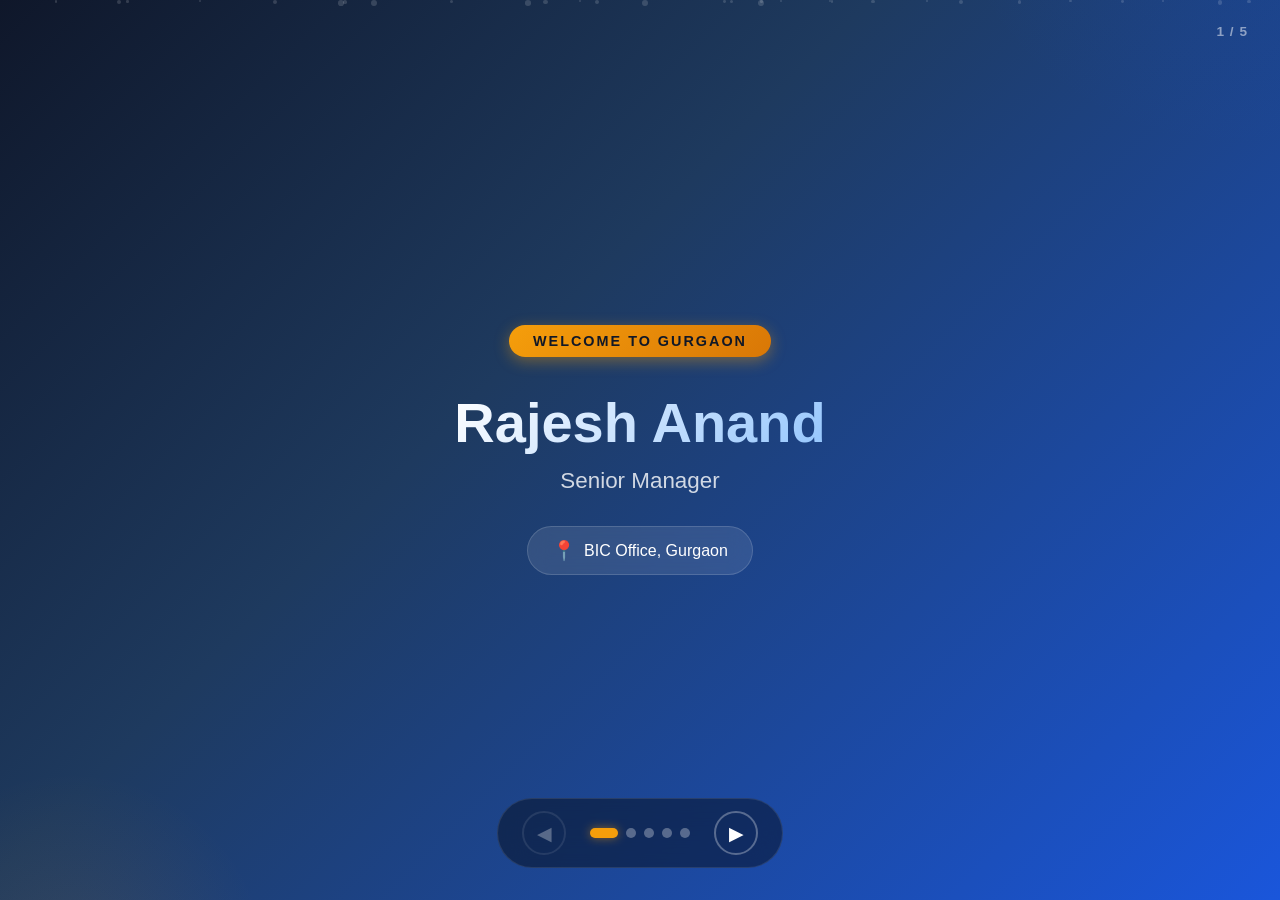
==== welcome-rajesh-anand.html @ 232c1df2 "feat: Add welcome slider for Rajesh Anand visiting BIC Gurgaon Single-page slider with 5 slides: - W" ====
<!DOCTYPE html>
<html lang="en">
<head>
    <meta charset="UTF-8">
    <meta name="viewport" content="width=device-width, initial-scale=1.0">
    <title>Welcome Rajesh Anand | BIC Team - Gurgaon</title>
    <style>
        /* Reset & Base */
        *, *::before, *::after {
            box-sizing: border-box;
            margin: 0;
            padding: 0;
        }

        :root {
            --primary: #1a56db;
            --primary-dark: #1244b0;
            --primary-light: #e8effc;
            --accent: #f59e0b;
            --accent-dark: #d97706;
            --success: #059669;
            --white: #ffffff;
            --gray-50: #f9fafb;
            --gray-100: #f3f4f6;
            --gray-600: #4b5563;
            --gray-700: #374151;
            --gray-800: #1f2937;
            --gray-900: #111827;
            --font: -apple-system, BlinkMacSystemFont, 'Segoe UI', Roboto, 'Helvetica Neue', Arial, sans-serif;
            --radius: 12px;
            --shadow: 0 20px 60px rgba(0, 0, 0, 0.15);
        }

        body {
            font-family: var(--font);
            background: linear-gradient(135deg, #0f172a 0%, #1e293b 50%, #0f172a 100%);
            color: var(--white);
            min-height: 100vh;
            overflow: hidden;
            user-select: none;
        }

        /* Slider Container */
        .slider-container {
            position: relative;
            width: 100vw;
            height: 100vh;
            overflow: hidden;
        }

        /* Slides Track */
        .slides-track {
            display: flex;
            width: 500vw;
            height: 100vh;
            transition: transform 0.8s cubic-bezier(0.65, 0, 0.35, 1);
        }

        /* Individual Slide */
        .slide {
            width: 100vw;
            height: 100vh;
            display: flex;
            align-items: center;
            justify-content: center;
            position: relative;
            overflow: hidden;
        }

        /* Background Decorations */
        .slide::before {
            content: '';
            position: absolute;
            top: -50%;
            right: -20%;
            width: 600px;
            height: 600px;
            border-radius: 50%;
            background: radial-gradient(circle, rgba(26, 86, 219, 0.15) 0%, transparent 70%);
            pointer-events: none;
        }

        .slide::after {
            content: '';
            position: absolute;
            bottom: -30%;
            left: -10%;
            width: 400px;
            height: 400px;
            border-radius: 50%;
            background: radial-gradient(circle, rgba(245, 158, 11, 0.1) 0%, transparent 70%);
            pointer-events: none;
        }

        /* Slide Content */
        .slide-content {
            position: relative;
            z-index: 2;
            text-align: center;
            max-width: 850px;
            padding: 2rem;
            animation: fadeInUp 0.6s ease forwards;
        }

        @keyframes fadeInUp {
            from {
                opacity: 0;
                transform: translateY(30px);
            }
            to {
                opacity: 1;
                transform: translateY(0);
            }
        }

        /* Slide 1 - Welcome */
        .slide-1 {
            background: linear-gradient(135deg, #0f172a 0%, #1e3a5f 40%, #1a56db 100%);
        }

        .welcome-badge {
            display: inline-block;
            background: linear-gradient(135deg, var(--accent), var(--accent-dark));
            color: var(--gray-900);
            padding: 0.5rem 1.5rem;
            border-radius: 30px;
            font-size: 0.9rem;
            font-weight: 700;
            text-transform: uppercase;
            letter-spacing: 2px;
            margin-bottom: 2rem;
            box-shadow: 0 4px 15px rgba(245, 158, 11, 0.4);
        }

        .guest-name {
            font-size: 3.5rem;
            font-weight: 800;
            line-height: 1.2;
            margin-bottom: 0.75rem;
            background: linear-gradient(135deg, #ffffff 0%, #93c5fd 100%);
            -webkit-background-clip: text;
            -webkit-text-fill-color: transparent;
            background-clip: text;
        }

        .guest-title {
            font-size: 1.4rem;
            color: rgba(255, 255, 255, 0.8);
            font-weight: 400;
            margin-bottom: 2rem;
        }

        .location-info {
            display: inline-flex;
            align-items: center;
            gap: 0.5rem;
            background: rgba(255, 255, 255, 0.1);
            backdrop-filter: blur(10px);
            padding: 0.75rem 1.5rem;
            border-radius: 30px;
            font-size: 1rem;
            border: 1px solid rgba(255, 255, 255, 0.15);
        }

        .location-icon {
            font-size: 1.2rem;
        }

        /* Slide 2 - About Visit */
        .slide-2 {
            background: linear-gradient(135deg, #1e293b 0%, #0f4c75 40%, #1a56db 100%);
        }

        .section-label {
            font-size: 0.85rem;
            text-transform: uppercase;
            letter-spacing: 3px;
            color: var(--accent);
            font-weight: 700;
            margin-bottom: 1rem;
        }

        .section-title {
            font-size: 2.5rem;
            font-weight: 700;
            margin-bottom: 1.5rem;
            line-height: 1.3;
        }

        .section-text {
            font-size: 1.15rem;
            color: rgba(255, 255, 255, 0.8);
            line-height: 1.8;
            max-width: 700px;
            margin: 0 auto 2rem;
        }

        .visit-details {
            display: flex;
            gap: 1.5rem;
            justify-content: center;
            flex-wrap: wrap;
            margin-top: 2rem;
        }

        .detail-card {
            background: rgba(255, 255, 255, 0.08);
            backdrop-filter: blur(10px);
            border: 1px solid rgba(255, 255, 255, 0.12);
            border-radius: var(--radius);
            padding: 1.5rem 2rem;
            min-width: 180px;
            transition: transform 0.3s ease;
        }

        .detail-card:hover {
            transform: translateY(-5px);
        }

        .detail-icon {
            font-size: 2rem;
            margin-bottom: 0.75rem;
        }

        .detail-label {
            font-size: 0.8rem;
            text-transform: uppercase;
            letter-spacing: 1px;
            color: rgba(255, 255, 255, 0.5);
            margin-bottom: 0.25rem;
        }

        .detail-value {
            font-size: 1.1rem;
            font-weight: 600;
        }

        /* Slide 3 - BIC Team */
        .slide-3 {
            background: linear-gradient(135deg, #0f172a 0%, #1b3a4b 40%, #065f46 100%);
        }

        .team-grid {
            display: grid;
            grid-template-columns: repeat(3, 1fr);
            gap: 1.25rem;
            margin-top: 2rem;
            max-width: 700px;
            margin-left: auto;
            margin-right: auto;
        }

        .team-value {
            background: rgba(255, 255, 255, 0.08);
            backdrop-filter: blur(10px);
            border: 1px solid rgba(255, 255, 255, 0.12);
            border-radius: var(--radius);
            padding: 1.5rem 1rem;
            text-align: center;
            transition: transform 0.3s ease, background 0.3s ease;
        }

        .team-value:hover {
            transform: translateY(-3px);
            background: rgba(255, 255, 255, 0.12);
        }

        .team-value-icon {
            font-size: 2rem;
            margin-bottom: 0.5rem;
        }

        .team-value-text {
            font-size: 0.95rem;
            font-weight: 600;
        }

        /* Slide 4 - Agenda */
        .slide-4 {
            background: linear-gradient(135deg, #1e293b 0%, #312e81 40%, #4c1d95 100%);
        }

        .agenda-list {
            display: flex;
            flex-direction: column;
            gap: 1rem;
            margin-top: 2rem;
            max-width: 600px;
            margin-left: auto;
            margin-right: auto;
            text-align: left;
        }

        .agenda-item {
            display: flex;
            align-items: center;
            gap: 1rem;
            background: rgba(255, 255, 255, 0.08);
            backdrop-filter: blur(10px);
            border: 1px solid rgba(255, 255, 255, 0.12);
            border-radius: var(--radius);
            padding: 1.25rem 1.5rem;
            transition: transform 0.3s ease;
        }

        .agenda-item:hover {
            transform: translateX(8px);
        }

        .agenda-number {
            display: flex;
            align-items: center;
            justify-content: center;
            width: 40px;
            height: 40px;
            border-radius: 50%;
            background: linear-gradient(135deg, var(--accent), var(--accent-dark));
            color: var(--gray-900);
            font-weight: 800;
            font-size: 1rem;
            flex-shrink: 0;
        }

        .agenda-text {
            font-size: 1.05rem;
            font-weight: 500;
            line-height: 1.4;
        }

        /* Slide 5 - Closing */
        .slide-5 {
            background: linear-gradient(135deg, #0f172a 0%, #1e3a5f 40%, #1a56db 100%);
        }

        .closing-message {
            font-size: 3rem;
            font-weight: 800;
            line-height: 1.3;
            margin-bottom: 1.5rem;
            background: linear-gradient(135deg, #ffffff 0%, #fbbf24 50%, #f59e0b 100%);
            -webkit-background-clip: text;
            -webkit-text-fill-color: transparent;
            background-clip: text;
        }

        .closing-sub {
            font-size: 1.3rem;
            color: rgba(255, 255, 255, 0.8);
            margin-bottom: 2.5rem;
            line-height: 1.6;
        }

        .bic-signature {
            display: inline-flex;
            align-items: center;
            gap: 0.75rem;
            background: rgba(255, 255, 255, 0.1);
            backdrop-filter: blur(10px);
            padding: 1rem 2rem;
            border-radius: 30px;
            font-size: 1.1rem;
            font-weight: 600;
            border: 1px solid rgba(255, 255, 255, 0.15);
        }

        .bic-logo-text {
            font-size: 1.4rem;
            font-weight: 800;
            color: var(--accent);
        }

        /* Navigation */
        .nav-controls {
            position: fixed;
            bottom: 2rem;
            left: 50%;
            transform: translateX(-50%);
            display: flex;
            align-items: center;
            gap: 1.5rem;
            z-index: 100;
            background: rgba(0, 0, 0, 0.4);
            backdrop-filter: blur(15px);
            padding: 0.75rem 1.5rem;
            border-radius: 50px;
            border: 1px solid rgba(255, 255, 255, 0.1);
        }

        .nav-btn {
            display: flex;
            align-items: center;
            justify-content: center;
            width: 44px;
            height: 44px;
            border-radius: 50%;
            border: 2px solid rgba(255, 255, 255, 0.3);
            background: transparent;
            color: var(--white);
            font-size: 1.2rem;
            cursor: pointer;
            transition: all 0.3s ease;
        }

        .nav-btn:hover:not(:disabled) {
            background: rgba(255, 255, 255, 0.15);
            border-color: rgba(255, 255, 255, 0.6);
            transform: scale(1.1);
        }

        .nav-btn:disabled {
            opacity: 0.3;
            cursor: not-allowed;
        }

        /* Dots */
        .nav-dots {
            display: flex;
            gap: 0.5rem;
        }

        .nav-dot {
            width: 10px;
            height: 10px;
            border-radius: 50%;
            background: rgba(255, 255, 255, 0.3);
            border: none;
            cursor: pointer;
            transition: all 0.3s ease;
        }

        .nav-dot.active {
            background: var(--accent);
            width: 28px;
            border-radius: 5px;
            box-shadow: 0 0 10px rgba(245, 158, 11, 0.5);
        }

        /* Slide Counter */
        .slide-counter {
            position: fixed;
            top: 1.5rem;
            right: 2rem;
            font-size: 0.85rem;
            color: rgba(255, 255, 255, 0.5);
            z-index: 100;
            font-weight: 600;
            letter-spacing: 1px;
        }

        /* Decorative Particles */
        .particles {
            position: fixed;
            top: 0;
            left: 0;
            width: 100%;
            height: 100%;
            pointer-events: none;
            z-index: 1;
            overflow: hidden;
        }

        .particle {
            position: absolute;
            width: 4px;
            height: 4px;
            background: rgba(255, 255, 255, 0.15);
            border-radius: 50%;
            animation: float linear infinite;
        }

        @keyframes float {
            0% {
                transform: translateY(100vh) rotate(0deg);
                opacity: 0;
            }
            10% {
                opacity: 1;
            }
            90% {
                opacity: 1;
            }
            100% {
                transform: translateY(-10vh) rotate(720deg);
                opacity: 0;
            }
        }

        /* Confetti on last slide */
        .confetti-container {
            position: absolute;
            top: 0;
            left: 0;
            width: 100%;
            height: 100%;
            pointer-events: none;
            overflow: hidden;
            z-index: 1;
        }

        .confetti {
            position: absolute;
            width: 10px;
            height: 10px;
            top: -10px;
            animation: confetti-fall linear infinite;
        }

        @keyframes confetti-fall {
            0% {
                transform: translateY(-10px) rotate(0deg);
                opacity: 1;
            }
            100% {
                transform: translateY(100vh) rotate(720deg);
                opacity: 0.5;
            }
        }

        /* Responsive */
        @media (max-width: 768px) {
            .guest-name {
                font-size: 2.2rem;
            }

            .section-title {
                font-size: 1.8rem;
            }

            .closing-message {
                font-size: 2rem;
            }

            .team-grid {
                grid-template-columns: repeat(2, 1fr);
                gap: 0.75rem;
            }

            .visit-details {
                flex-direction: column;
                align-items: center;
            }

            .detail-card {
                width: 100%;
                max-width: 250px;
            }

            .slide-content {
                padding: 1rem;
            }
        }

        @media (max-width: 480px) {
            .guest-name {
                font-size: 1.8rem;
            }

            .section-title {
                font-size: 1.4rem;
            }

            .closing-message {
                font-size: 1.6rem;
            }

            .team-grid {
                grid-template-columns: 1fr 1fr;
            }
        }
    </style>
</head>
<body>
    <!-- Floating Particles -->
    <div class="particles" id="particles"></div>

    <!-- Slide Counter -->
    <div class="slide-counter">
        <span id="current-slide">1</span> / <span id="total-slides">5</span>
    </div>

    <!-- Slider -->
    <div class="slider-container">
        <div class="slides-track" id="slides-track">

            <!-- Slide 1: Welcome -->
            <div class="slide slide-1">
                <div class="slide-content">
                    <div class="welcome-badge">Welcome to Gurgaon</div>
                    <h1 class="guest-name">Rajesh Anand</h1>
                    <p class="guest-title">Senior Manager</p>
                    <div class="location-info">
                        <span class="location-icon">&#128205;</span>
                        <span>BIC Office, Gurgaon</span>
                    </div>
                </div>
            </div>

            <!-- Slide 2: About the Visit -->
            <div class="slide slide-2">
                <div class="slide-content">
                    <div class="section-label">The Purpose</div>
                    <h2 class="section-title">Connecting In Person</h2>
                    <p class="section-text">
                        We are thrilled to host Rajesh Anand at our Gurgaon office for a special
                        in-person visit to connect with the BIC team, share strategic insights,
                        and strengthen the bond between leadership and the on-ground team.
                    </p>
                    <div class="visit-details">
                        <div class="detail-card">
                            <div class="detail-icon">&#128197;</div>
                            <div class="detail-label">When</div>
                            <div class="detail-value">Visit Day</div>
                        </div>
                        <div class="detail-card">
                            <div class="detail-icon">&#127970;</div>
                            <div class="detail-label">Where</div>
                            <div class="detail-value">BIC Gurgaon Office</div>
                        </div>
                        <div class="detail-card">
                            <div class="detail-icon">&#129309;</div>
                            <div class="detail-label">Why</div>
                            <div class="detail-value">Team Connect</div>
                        </div>
                    </div>
                </div>
            </div>

            <!-- Slide 3: BIC Team -->
            <div class="slide slide-3">
                <div class="slide-content">
                    <div class="section-label">Our Strengths</div>
                    <h2 class="section-title">Meet the BIC Team</h2>
                    <p class="section-text">
                        Our Gurgaon BIC team brings together diverse expertise, unwavering dedication,
                        and a shared passion for delivering excellence every day.
                    </p>
                    <div class="team-grid">
                        <div class="team-value">
                            <div class="team-value-icon">&#128640;</div>
                            <div class="team-value-text">Innovation</div>
                        </div>
                        <div class="team-value">
                            <div class="team-value-icon">&#129504;</div>
                            <div class="team-value-text">Collaboration</div>
                        </div>
                        <div class="team-value">
                            <div class="team-value-icon">&#127919;</div>
                            <div class="team-value-text">Excellence</div>
                        </div>
                        <div class="team-value">
                            <div class="team-value-icon">&#128161;</div>
                            <div class="team-value-text">Problem Solving</div>
                        </div>
                        <div class="team-value">
                            <div class="team-value-icon">&#127891;</div>
                            <div class="team-value-text">Continuous Learning</div>
                        </div>
                        <div class="team-value">
                            <div class="team-value-icon">&#11088;</div>
                            <div class="team-value-text">Commitment</div>
                        </div>
                    </div>
                </div>
            </div>

            <!-- Slide 4: Agenda -->
            <div class="slide slide-4">
                <div class="slide-content">
                    <div class="section-label">What to Expect</div>
                    <h2 class="section-title">Visit Agenda</h2>
                    <div class="agenda-list">
                        <div class="agenda-item">
                            <div class="agenda-number">1</div>
                            <div class="agenda-text">Welcome &amp; Introduction by the BIC Team</div>
                        </div>
                        <div class="agenda-item">
                            <div class="agenda-number">2</div>
                            <div class="agenda-text">Team Meet &amp; Greet &mdash; Get to Know Each Other</div>
                        </div>
                        <div class="agenda-item">
                            <div class="agenda-number">3</div>
                            <div class="agenda-text">Strategic Vision &amp; Insights from Rajesh</div>
                        </div>
                        <div class="agenda-item">
                            <div class="agenda-number">4</div>
                            <div class="agenda-text">Open Forum &amp; Interactive Q&amp;A Session</div>
                        </div>
                        <div class="agenda-item">
                            <div class="agenda-number">5</div>
                            <div class="agenda-text">Networking &amp; Team Bonding Activities</div>
                        </div>
                    </div>
                </div>
            </div>

            <!-- Slide 5: Closing -->
            <div class="slide slide-5">
                <div class="confetti-container" id="confetti-container"></div>
                <div class="slide-content">
                    <h2 class="closing-message">We Are Excited<br>to Have You Here!</h2>
                    <p class="closing-sub">
                        The entire BIC team at Gurgaon looks forward to an inspiring
                        and memorable visit with you, Rajesh.
                    </p>
                    <div class="bic-signature">
                        <span class="bic-logo-text">BIC</span>
                        <span>Team Gurgaon</span>
                    </div>
                </div>
            </div>

        </div>
    </div>

    <!-- Navigation Controls -->
    <div class="nav-controls">
        <button class="nav-btn" id="prev-btn" disabled aria-label="Previous slide">&#9664;</button>
        <div class="nav-dots" id="nav-dots">
            <button class="nav-dot active" data-slide="0" aria-label="Go to slide 1"></button>
            <button class="nav-dot" data-slide="1" aria-label="Go to slide 2"></button>
            <button class="nav-dot" data-slide="2" aria-label="Go to slide 3"></button>
            <button class="nav-dot" data-slide="3" aria-label="Go to slide 4"></button>
            <button class="nav-dot" data-slide="4" aria-label="Go to slide 5"></button>
        </div>
        <button class="nav-btn" id="next-btn" aria-label="Next slide">&#9654;</button>
    </div>

    <script>
        (function () {
            var TOTAL_SLIDES = 5;
            var currentSlide = 0;

            var track = document.getElementById('slides-track');
            var prevBtn = document.getElementById('prev-btn');
            var nextBtn = document.getElementById('next-btn');
            var dots = document.querySelectorAll('.nav-dot');
            var counterCurrent = document.getElementById('current-slide');

            function goToSlide(index) {
                if (index < 0 || index >= TOTAL_SLIDES) return;
                currentSlide = index;
                track.style.transform = 'translateX(-' + (currentSlide * 100) + 'vw)';

                prevBtn.disabled = currentSlide === 0;
                nextBtn.disabled = currentSlide === TOTAL_SLIDES - 1;

                dots.forEach(function (dot, i) {
                    dot.classList.toggle('active', i === currentSlide);
                });

                counterCurrent.textContent = currentSlide + 1;

                if (currentSlide === TOTAL_SLIDES - 1) {
                    spawnConfetti();
                }
            }

            prevBtn.addEventListener('click', function () {
                goToSlide(currentSlide - 1);
            });

            nextBtn.addEventListener('click', function () {
                goToSlide(currentSlide + 1);
            });

            dots.forEach(function (dot) {
                dot.addEventListener('click', function () {
                    goToSlide(parseInt(dot.dataset.slide));
                });
            });

            document.addEventListener('keydown', function (e) {
                if (e.key === 'ArrowRight' || e.key === 'ArrowDown') {
                    goToSlide(currentSlide + 1);
                } else if (e.key === 'ArrowLeft' || e.key === 'ArrowUp') {
                    goToSlide(currentSlide - 1);
                }
            });

            var touchStartX = 0;
            var touchEndX = 0;

            document.addEventListener('touchstart', function (e) {
                touchStartX = e.changedTouches[0].screenX;
            }, { passive: true });

            document.addEventListener('touchend', function (e) {
                touchEndX = e.changedTouches[0].screenX;
                var diff = touchStartX - touchEndX;
                if (Math.abs(diff) > 50) {
                    if (diff > 0) goToSlide(currentSlide + 1);
                    else goToSlide(currentSlide - 1);
                }
            }, { passive: true });

            /* Floating particles */
            var particlesContainer = document.getElementById('particles');
            for (var i = 0; i < 30; i++) {
                var p = document.createElement('div');
                p.className = 'particle';
                p.style.left = Math.random() * 100 + '%';
                p.style.animationDuration = (8 + Math.random() * 12) + 's';
                p.style.animationDelay = (Math.random() * 10) + 's';
                p.style.width = (2 + Math.random() * 4) + 'px';
                p.style.height = p.style.width;
                particlesContainer.appendChild(p);
            }

            /* Confetti on last slide */
            function spawnConfetti() {
                var container = document.getElementById('confetti-container');
                container.innerHTML = '';
                var colors = ['#f59e0b', '#1a56db', '#059669', '#dc2626', '#7c3aed', '#ec4899'];
                for (var i = 0; i < 50; i++) {
                    var c = document.createElement('div');
                    c.className = 'confetti';
                    c.style.left = Math.random() * 100 + '%';
                    c.style.backgroundColor = colors[Math.floor(Math.random() * colors.length)];
                    c.style.animationDuration = (3 + Math.random() * 4) + 's';
                    c.style.animationDelay = (Math.random() * 2) + 's';
                    c.style.width = (6 + Math.random() * 8) + 'px';
                    c.style.height = (6 + Math.random() * 8) + 'px';
                    c.style.borderRadius = Math.random() > 0.5 ? '50%' : '2px';
                    container.appendChild(c);
                }
            }
        })();
    </script>
</body>
</html>
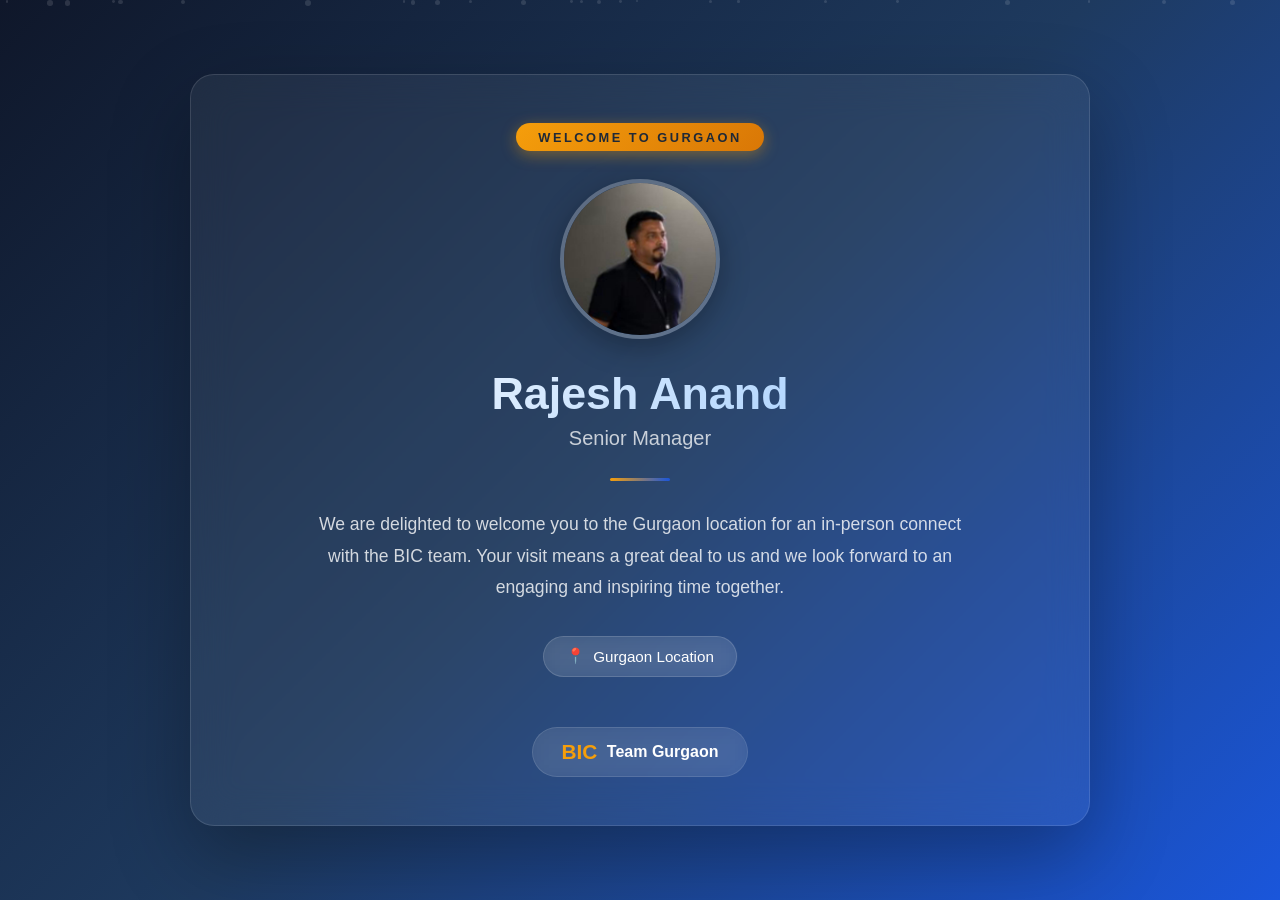
==== commit 7072dcd0: "feat: Replace slider with single-page welcome for Rajesh Anand - Single static page with Rajesh's ph" ====
--- a/welcome-rajesh-anand.html
+++ b/welcome-rajesh-anand.html
@@ -5,449 +5,25 @@
     <meta name="viewport" content="width=device-width, initial-scale=1.0">
     <title>Welcome Rajesh Anand | BIC Team - Gurgaon</title>
     <style>
-        /* Reset & Base */
         *, *::before, *::after {
             box-sizing: border-box;
             margin: 0;
             padding: 0;
         }
 
-        :root {
-            --primary: #1a56db;
-            --primary-dark: #1244b0;
-            --primary-light: #e8effc;
-            --accent: #f59e0b;
-            --accent-dark: #d97706;
-            --success: #059669;
-            --white: #ffffff;
-            --gray-50: #f9fafb;
-            --gray-100: #f3f4f6;
-            --gray-600: #4b5563;
-            --gray-700: #374151;
-            --gray-800: #1f2937;
-            --gray-900: #111827;
-            --font: -apple-system, BlinkMacSystemFont, 'Segoe UI', Roboto, 'Helvetica Neue', Arial, sans-serif;
-            --radius: 12px;
-            --shadow: 0 20px 60px rgba(0, 0, 0, 0.15);
-        }
-
         body {
-            font-family: var(--font);
-            background: linear-gradient(135deg, #0f172a 0%, #1e293b 50%, #0f172a 100%);
-            color: var(--white);
+            font-family: -apple-system, BlinkMacSystemFont, 'Segoe UI', Roboto, 'Helvetica Neue', Arial, sans-serif;
             min-height: 100vh;
-            overflow: hidden;
-            user-select: none;
-        }
-
-        /* Slider Container */
-        .slider-container {
-            position: relative;
-            width: 100vw;
-            height: 100vh;
-            overflow: hidden;
-        }
-
-        /* Slides Track */
-        .slides-track {
-            display: flex;
-            width: 500vw;
-            height: 100vh;
-            transition: transform 0.8s cubic-bezier(0.65, 0, 0.35, 1);
-        }
-
-        /* Individual Slide */
-        .slide {
-            width: 100vw;
-            height: 100vh;
             display: flex;
             align-items: center;
             justify-content: center;
+            background: linear-gradient(135deg, #0f172a 0%, #1e3a5f 50%, #1a56db 100%);
+            color: #ffffff;
+            overflow: hidden;
             position: relative;
-            overflow: hidden;
-        }
-
-        /* Background Decorations */
-        .slide::before {
-            content: '';
-            position: absolute;
-            top: -50%;
-            right: -20%;
-            width: 600px;
-            height: 600px;
-            border-radius: 50%;
-            background: radial-gradient(circle, rgba(26, 86, 219, 0.15) 0%, transparent 70%);
-            pointer-events: none;
-        }
-
-        .slide::after {
-            content: '';
-            position: absolute;
-            bottom: -30%;
-            left: -10%;
-            width: 400px;
-            height: 400px;
-            border-radius: 50%;
-            background: radial-gradient(circle, rgba(245, 158, 11, 0.1) 0%, transparent 70%);
-            pointer-events: none;
-        }
-
-        /* Slide Content */
-        .slide-content {
-            position: relative;
-            z-index: 2;
-            text-align: center;
-            max-width: 850px;
-            padding: 2rem;
-            animation: fadeInUp 0.6s ease forwards;
-        }
-
-        @keyframes fadeInUp {
-            from {
-                opacity: 0;
-                transform: translateY(30px);
-            }
-            to {
-                opacity: 1;
-                transform: translateY(0);
-            }
-        }
-
-        /* Slide 1 - Welcome */
-        .slide-1 {
-            background: linear-gradient(135deg, #0f172a 0%, #1e3a5f 40%, #1a56db 100%);
-        }
-
-        .welcome-badge {
-            display: inline-block;
-            background: linear-gradient(135deg, var(--accent), var(--accent-dark));
-            color: var(--gray-900);
-            padding: 0.5rem 1.5rem;
-            border-radius: 30px;
-            font-size: 0.9rem;
-            font-weight: 700;
-            text-transform: uppercase;
-            letter-spacing: 2px;
-            margin-bottom: 2rem;
-            box-shadow: 0 4px 15px rgba(245, 158, 11, 0.4);
-        }
-
-        .guest-name {
-            font-size: 3.5rem;
-            font-weight: 800;
-            line-height: 1.2;
-            margin-bottom: 0.75rem;
-            background: linear-gradient(135deg, #ffffff 0%, #93c5fd 100%);
-            -webkit-background-clip: text;
-            -webkit-text-fill-color: transparent;
-            background-clip: text;
-        }
-
-        .guest-title {
-            font-size: 1.4rem;
-            color: rgba(255, 255, 255, 0.8);
-            font-weight: 400;
-            margin-bottom: 2rem;
-        }
-
-        .location-info {
-            display: inline-flex;
-            align-items: center;
-            gap: 0.5rem;
-            background: rgba(255, 255, 255, 0.1);
-            backdrop-filter: blur(10px);
-            padding: 0.75rem 1.5rem;
-            border-radius: 30px;
-            font-size: 1rem;
-            border: 1px solid rgba(255, 255, 255, 0.15);
-        }
-
-        .location-icon {
-            font-size: 1.2rem;
-        }
-
-        /* Slide 2 - About Visit */
-        .slide-2 {
-            background: linear-gradient(135deg, #1e293b 0%, #0f4c75 40%, #1a56db 100%);
-        }
-
-        .section-label {
-            font-size: 0.85rem;
-            text-transform: uppercase;
-            letter-spacing: 3px;
-            color: var(--accent);
-            font-weight: 700;
-            margin-bottom: 1rem;
-        }
-
-        .section-title {
-            font-size: 2.5rem;
-            font-weight: 700;
-            margin-bottom: 1.5rem;
-            line-height: 1.3;
-        }
-
-        .section-text {
-            font-size: 1.15rem;
-            color: rgba(255, 255, 255, 0.8);
-            line-height: 1.8;
-            max-width: 700px;
-            margin: 0 auto 2rem;
-        }
-
-        .visit-details {
-            display: flex;
-            gap: 1.5rem;
-            justify-content: center;
-            flex-wrap: wrap;
-            margin-top: 2rem;
-        }
-
-        .detail-card {
-            background: rgba(255, 255, 255, 0.08);
-            backdrop-filter: blur(10px);
-            border: 1px solid rgba(255, 255, 255, 0.12);
-            border-radius: var(--radius);
-            padding: 1.5rem 2rem;
-            min-width: 180px;
-            transition: transform 0.3s ease;
-        }
-
-        .detail-card:hover {
-            transform: translateY(-5px);
-        }
-
-        .detail-icon {
-            font-size: 2rem;
-            margin-bottom: 0.75rem;
-        }
-
-        .detail-label {
-            font-size: 0.8rem;
-            text-transform: uppercase;
-            letter-spacing: 1px;
-            color: rgba(255, 255, 255, 0.5);
-            margin-bottom: 0.25rem;
-        }
-
-        .detail-value {
-            font-size: 1.1rem;
-            font-weight: 600;
-        }
-
-        /* Slide 3 - BIC Team */
-        .slide-3 {
-            background: linear-gradient(135deg, #0f172a 0%, #1b3a4b 40%, #065f46 100%);
-        }
-
-        .team-grid {
-            display: grid;
-            grid-template-columns: repeat(3, 1fr);
-            gap: 1.25rem;
-            margin-top: 2rem;
-            max-width: 700px;
-            margin-left: auto;
-            margin-right: auto;
-        }
-
-        .team-value {
-            background: rgba(255, 255, 255, 0.08);
-            backdrop-filter: blur(10px);
-            border: 1px solid rgba(255, 255, 255, 0.12);
-            border-radius: var(--radius);
-            padding: 1.5rem 1rem;
-            text-align: center;
-            transition: transform 0.3s ease, background 0.3s ease;
-        }
-
-        .team-value:hover {
-            transform: translateY(-3px);
-            background: rgba(255, 255, 255, 0.12);
-        }
-
-        .team-value-icon {
-            font-size: 2rem;
-            margin-bottom: 0.5rem;
-        }
-
-        .team-value-text {
-            font-size: 0.95rem;
-            font-weight: 600;
-        }
-
-        /* Slide 4 - Agenda */
-        .slide-4 {
-            background: linear-gradient(135deg, #1e293b 0%, #312e81 40%, #4c1d95 100%);
-        }
-
-        .agenda-list {
-            display: flex;
-            flex-direction: column;
-            gap: 1rem;
-            margin-top: 2rem;
-            max-width: 600px;
-            margin-left: auto;
-            margin-right: auto;
-            text-align: left;
-        }
-
-        .agenda-item {
-            display: flex;
-            align-items: center;
-            gap: 1rem;
-            background: rgba(255, 255, 255, 0.08);
-            backdrop-filter: blur(10px);
-            border: 1px solid rgba(255, 255, 255, 0.12);
-            border-radius: var(--radius);
-            padding: 1.25rem 1.5rem;
-            transition: transform 0.3s ease;
-        }
-
-        .agenda-item:hover {
-            transform: translateX(8px);
-        }
-
-        .agenda-number {
-            display: flex;
-            align-items: center;
-            justify-content: center;
-            width: 40px;
-            height: 40px;
-            border-radius: 50%;
-            background: linear-gradient(135deg, var(--accent), var(--accent-dark));
-            color: var(--gray-900);
-            font-weight: 800;
-            font-size: 1rem;
-            flex-shrink: 0;
-        }
-
-        .agenda-text {
-            font-size: 1.05rem;
-            font-weight: 500;
-            line-height: 1.4;
-        }
-
-        /* Slide 5 - Closing */
-        .slide-5 {
-            background: linear-gradient(135deg, #0f172a 0%, #1e3a5f 40%, #1a56db 100%);
-        }
-
-        .closing-message {
-            font-size: 3rem;
-            font-weight: 800;
-            line-height: 1.3;
-            margin-bottom: 1.5rem;
-            background: linear-gradient(135deg, #ffffff 0%, #fbbf24 50%, #f59e0b 100%);
-            -webkit-background-clip: text;
-            -webkit-text-fill-color: transparent;
-            background-clip: text;
-        }
-
-        .closing-sub {
-            font-size: 1.3rem;
-            color: rgba(255, 255, 255, 0.8);
-            margin-bottom: 2.5rem;
-            line-height: 1.6;
-        }
-
-        .bic-signature {
-            display: inline-flex;
-            align-items: center;
-            gap: 0.75rem;
-            background: rgba(255, 255, 255, 0.1);
-            backdrop-filter: blur(10px);
-            padding: 1rem 2rem;
-            border-radius: 30px;
-            font-size: 1.1rem;
-            font-weight: 600;
-            border: 1px solid rgba(255, 255, 255, 0.15);
-        }
-
-        .bic-logo-text {
-            font-size: 1.4rem;
-            font-weight: 800;
-            color: var(--accent);
-        }
-
-        /* Navigation */
-        .nav-controls {
-            position: fixed;
-            bottom: 2rem;
-            left: 50%;
-            transform: translateX(-50%);
-            display: flex;
-            align-items: center;
-            gap: 1.5rem;
-            z-index: 100;
-            background: rgba(0, 0, 0, 0.4);
-            backdrop-filter: blur(15px);
-            padding: 0.75rem 1.5rem;
-            border-radius: 50px;
-            border: 1px solid rgba(255, 255, 255, 0.1);
-        }
-
-        .nav-btn {
-            display: flex;
-            align-items: center;
-            justify-content: center;
-            width: 44px;
-            height: 44px;
-            border-radius: 50%;
-            border: 2px solid rgba(255, 255, 255, 0.3);
-            background: transparent;
-            color: var(--white);
-            font-size: 1.2rem;
-            cursor: pointer;
-            transition: all 0.3s ease;
-        }
-
-        .nav-btn:hover:not(:disabled) {
-            background: rgba(255, 255, 255, 0.15);
-            border-color: rgba(255, 255, 255, 0.6);
-            transform: scale(1.1);
-        }
-
-        .nav-btn:disabled {
-            opacity: 0.3;
-            cursor: not-allowed;
-        }
-
-        /* Dots */
-        .nav-dots {
-            display: flex;
-            gap: 0.5rem;
-        }
-
-        .nav-dot {
-            width: 10px;
-            height: 10px;
-            border-radius: 50%;
-            background: rgba(255, 255, 255, 0.3);
-            border: none;
-            cursor: pointer;
-            transition: all 0.3s ease;
-        }
-
-        .nav-dot.active {
-            background: var(--accent);
-            width: 28px;
-            border-radius: 5px;
-            box-shadow: 0 0 10px rgba(245, 158, 11, 0.5);
-        }
-
-        /* Slide Counter */
-        .slide-counter {
-            position: fixed;
-            top: 1.5rem;
-            right: 2rem;
-            font-size: 0.85rem;
-            color: rgba(255, 255, 255, 0.5);
-            z-index: 100;
-            font-weight: 600;
-            letter-spacing: 1px;
-        }
-
-        /* Decorative Particles */
+        }
+
+        /* Floating particles */
         .particles {
             position: fixed;
             top: 0;
@@ -455,7 +31,7 @@
             width: 100%;
             height: 100%;
             pointer-events: none;
-            z-index: 1;
+            z-index: 0;
             overflow: hidden;
         }
 
@@ -463,366 +39,213 @@
             position: absolute;
             width: 4px;
             height: 4px;
-            background: rgba(255, 255, 255, 0.15);
+            background: rgba(255, 255, 255, 0.12);
             border-radius: 50%;
             animation: float linear infinite;
         }
 
         @keyframes float {
-            0% {
-                transform: translateY(100vh) rotate(0deg);
-                opacity: 0;
-            }
-            10% {
-                opacity: 1;
-            }
-            90% {
-                opacity: 1;
-            }
-            100% {
-                transform: translateY(-10vh) rotate(720deg);
-                opacity: 0;
-            }
-        }
-
-        /* Confetti on last slide */
-        .confetti-container {
-            position: absolute;
-            top: 0;
-            left: 0;
-            width: 100%;
-            height: 100%;
-            pointer-events: none;
-            overflow: hidden;
+            0% { transform: translateY(100vh) rotate(0deg); opacity: 0; }
+            10% { opacity: 1; }
+            90% { opacity: 1; }
+            100% { transform: translateY(-10vh) rotate(720deg); opacity: 0; }
+        }
+
+        /* Main card */
+        .welcome-card {
+            position: relative;
             z-index: 1;
-        }
-
-        .confetti {
-            position: absolute;
-            width: 10px;
-            height: 10px;
-            top: -10px;
-            animation: confetti-fall linear infinite;
-        }
-
-        @keyframes confetti-fall {
-            0% {
-                transform: translateY(-10px) rotate(0deg);
-                opacity: 1;
-            }
-            100% {
-                transform: translateY(100vh) rotate(720deg);
-                opacity: 0.5;
-            }
+            background: rgba(255, 255, 255, 0.06);
+            backdrop-filter: blur(20px);
+            border: 1px solid rgba(255, 255, 255, 0.12);
+            border-radius: 24px;
+            padding: 3rem 3.5rem;
+            max-width: 900px;
+            width: 90%;
+            text-align: center;
+            box-shadow: 0 30px 80px rgba(0, 0, 0, 0.3);
+            animation: cardIn 0.8s ease forwards;
+        }
+
+        @keyframes cardIn {
+            from { opacity: 0; transform: translateY(30px) scale(0.97); }
+            to { opacity: 1; transform: translateY(0) scale(1); }
+        }
+
+        /* Badge */
+        .welcome-badge {
+            display: inline-block;
+            background: linear-gradient(135deg, #f59e0b, #d97706);
+            color: #1f2937;
+            padding: 0.4rem 1.4rem;
+            border-radius: 30px;
+            font-size: 0.8rem;
+            font-weight: 700;
+            text-transform: uppercase;
+            letter-spacing: 2.5px;
+            margin-bottom: 1.75rem;
+            box-shadow: 0 4px 15px rgba(245, 158, 11, 0.4);
+        }
+
+        /* Photo */
+        .guest-photo {
+            width: 160px;
+            height: 160px;
+            border-radius: 50%;
+            object-fit: cover;
+            object-position: top center;
+            border: 4px solid rgba(255, 255, 255, 0.25);
+            box-shadow: 0 8px 30px rgba(0, 0, 0, 0.3);
+            margin-bottom: 1.5rem;
+            animation: photoIn 1s ease 0.3s both;
+        }
+
+        @keyframes photoIn {
+            from { opacity: 0; transform: scale(0.8); }
+            to { opacity: 1; transform: scale(1); }
+        }
+
+        /* Name & Title */
+        .guest-name {
+            font-size: 2.8rem;
+            font-weight: 800;
+            line-height: 1.2;
+            margin-bottom: 0.4rem;
+            background: linear-gradient(135deg, #ffffff 0%, #93c5fd 100%);
+            -webkit-background-clip: text;
+            -webkit-text-fill-color: transparent;
+            background-clip: text;
+        }
+
+        .guest-title {
+            font-size: 1.25rem;
+            color: rgba(255, 255, 255, 0.75);
+            font-weight: 400;
+            margin-bottom: 1.75rem;
+        }
+
+        /* Divider */
+        .divider {
+            width: 60px;
+            height: 3px;
+            background: linear-gradient(90deg, #f59e0b, #1a56db);
+            border-radius: 3px;
+            margin: 0 auto 1.75rem;
+        }
+
+        /* Message */
+        .welcome-message {
+            font-size: 1.1rem;
+            color: rgba(255, 255, 255, 0.8);
+            line-height: 1.8;
+            max-width: 650px;
+            margin: 0 auto 2rem;
+        }
+
+        /* Location pill */
+        .location-info {
+            display: inline-flex;
+            align-items: center;
+            gap: 0.5rem;
+            background: rgba(255, 255, 255, 0.1);
+            backdrop-filter: blur(10px);
+            padding: 0.65rem 1.4rem;
+            border-radius: 30px;
+            font-size: 0.95rem;
+            border: 1px solid rgba(255, 255, 255, 0.15);
+            margin-bottom: 2rem;
+        }
+
+        /* Team signature */
+        .team-signature {
+            display: inline-flex;
+            align-items: center;
+            gap: 0.6rem;
+            background: rgba(255, 255, 255, 0.08);
+            backdrop-filter: blur(10px);
+            padding: 0.75rem 1.75rem;
+            border-radius: 30px;
+            font-size: 1rem;
+            font-weight: 600;
+            border: 1px solid rgba(255, 255, 255, 0.12);
+        }
+
+        .team-logo {
+            font-size: 1.3rem;
+            font-weight: 800;
+            color: #f59e0b;
         }
 
         /* Responsive */
         @media (max-width: 768px) {
+            .welcome-card {
+                padding: 2rem 1.5rem;
+            }
+
             .guest-name {
-                font-size: 2.2rem;
-            }
-
-            .section-title {
-                font-size: 1.8rem;
-            }
-
-            .closing-message {
                 font-size: 2rem;
             }
 
-            .team-grid {
-                grid-template-columns: repeat(2, 1fr);
-                gap: 0.75rem;
-            }
-
-            .visit-details {
-                flex-direction: column;
-                align-items: center;
-            }
-
-            .detail-card {
-                width: 100%;
-                max-width: 250px;
-            }
-
-            .slide-content {
-                padding: 1rem;
+            .guest-photo {
+                width: 130px;
+                height: 130px;
             }
         }
 
         @media (max-width: 480px) {
             .guest-name {
-                font-size: 1.8rem;
-            }
-
-            .section-title {
-                font-size: 1.4rem;
-            }
-
-            .closing-message {
                 font-size: 1.6rem;
             }
 
-            .team-grid {
-                grid-template-columns: 1fr 1fr;
+            .guest-title {
+                font-size: 1.05rem;
+            }
+
+            .welcome-message {
+                font-size: 0.95rem;
             }
         }
     </style>
 </head>
 <body>
-    <!-- Floating Particles -->
     <div class="particles" id="particles"></div>
 
-    <!-- Slide Counter -->
-    <div class="slide-counter">
-        <span id="current-slide">1</span> / <span id="total-slides">5</span>
-    </div>
-
-    <!-- Slider -->
-    <div class="slider-container">
-        <div class="slides-track" id="slides-track">
-
-            <!-- Slide 1: Welcome -->
-            <div class="slide slide-1">
-                <div class="slide-content">
-                    <div class="welcome-badge">Welcome to Gurgaon</div>
-                    <h1 class="guest-name">Rajesh Anand</h1>
-                    <p class="guest-title">Senior Manager</p>
-                    <div class="location-info">
-                        <span class="location-icon">&#128205;</span>
-                        <span>BIC Office, Gurgaon</span>
-                    </div>
-                </div>
-            </div>
-
-            <!-- Slide 2: About the Visit -->
-            <div class="slide slide-2">
-                <div class="slide-content">
-                    <div class="section-label">The Purpose</div>
-                    <h2 class="section-title">Connecting In Person</h2>
-                    <p class="section-text">
-                        We are thrilled to host Rajesh Anand at our Gurgaon office for a special
-                        in-person visit to connect with the BIC team, share strategic insights,
-                        and strengthen the bond between leadership and the on-ground team.
-                    </p>
-                    <div class="visit-details">
-                        <div class="detail-card">
-                            <div class="detail-icon">&#128197;</div>
-                            <div class="detail-label">When</div>
-                            <div class="detail-value">Visit Day</div>
-                        </div>
-                        <div class="detail-card">
-                            <div class="detail-icon">&#127970;</div>
-                            <div class="detail-label">Where</div>
-                            <div class="detail-value">BIC Gurgaon Office</div>
-                        </div>
-                        <div class="detail-card">
-                            <div class="detail-icon">&#129309;</div>
-                            <div class="detail-label">Why</div>
-                            <div class="detail-value">Team Connect</div>
-                        </div>
-                    </div>
-                </div>
-            </div>
-
-            <!-- Slide 3: BIC Team -->
-            <div class="slide slide-3">
-                <div class="slide-content">
-                    <div class="section-label">Our Strengths</div>
-                    <h2 class="section-title">Meet the BIC Team</h2>
-                    <p class="section-text">
-                        Our Gurgaon BIC team brings together diverse expertise, unwavering dedication,
-                        and a shared passion for delivering excellence every day.
-                    </p>
-                    <div class="team-grid">
-                        <div class="team-value">
-                            <div class="team-value-icon">&#128640;</div>
-                            <div class="team-value-text">Innovation</div>
-                        </div>
-                        <div class="team-value">
-                            <div class="team-value-icon">&#129504;</div>
-                            <div class="team-value-text">Collaboration</div>
-                        </div>
-                        <div class="team-value">
-                            <div class="team-value-icon">&#127919;</div>
-                            <div class="team-value-text">Excellence</div>
-                        </div>
-                        <div class="team-value">
-                            <div class="team-value-icon">&#128161;</div>
-                            <div class="team-value-text">Problem Solving</div>
-                        </div>
-                        <div class="team-value">
-                            <div class="team-value-icon">&#127891;</div>
-                            <div class="team-value-text">Continuous Learning</div>
-                        </div>
-                        <div class="team-value">
-                            <div class="team-value-icon">&#11088;</div>
-                            <div class="team-value-text">Commitment</div>
-                        </div>
-                    </div>
-                </div>
-            </div>
-
-            <!-- Slide 4: Agenda -->
-            <div class="slide slide-4">
-                <div class="slide-content">
-                    <div class="section-label">What to Expect</div>
-                    <h2 class="section-title">Visit Agenda</h2>
-                    <div class="agenda-list">
-                        <div class="agenda-item">
-                            <div class="agenda-number">1</div>
-                            <div class="agenda-text">Welcome &amp; Introduction by the BIC Team</div>
-                        </div>
-                        <div class="agenda-item">
-                            <div class="agenda-number">2</div>
-                            <div class="agenda-text">Team Meet &amp; Greet &mdash; Get to Know Each Other</div>
-                        </div>
-                        <div class="agenda-item">
-                            <div class="agenda-number">3</div>
-                            <div class="agenda-text">Strategic Vision &amp; Insights from Rajesh</div>
-                        </div>
-                        <div class="agenda-item">
-                            <div class="agenda-number">4</div>
-                            <div class="agenda-text">Open Forum &amp; Interactive Q&amp;A Session</div>
-                        </div>
-                        <div class="agenda-item">
-                            <div class="agenda-number">5</div>
-                            <div class="agenda-text">Networking &amp; Team Bonding Activities</div>
-                        </div>
-                    </div>
-                </div>
-            </div>
-
-            <!-- Slide 5: Closing -->
-            <div class="slide slide-5">
-                <div class="confetti-container" id="confetti-container"></div>
-                <div class="slide-content">
-                    <h2 class="closing-message">We Are Excited<br>to Have You Here!</h2>
-                    <p class="closing-sub">
-                        The entire BIC team at Gurgaon looks forward to an inspiring
-                        and memorable visit with you, Rajesh.
-                    </p>
-                    <div class="bic-signature">
-                        <span class="bic-logo-text">BIC</span>
-                        <span>Team Gurgaon</span>
-                    </div>
-                </div>
-            </div>
-
+    <div class="welcome-card">
+        <div class="welcome-badge">Welcome to Gurgaon</div>
+        <br>
+        <img src="rajesh-anand.jpg" alt="Rajesh Anand" class="guest-photo">
+        <h1 class="guest-name">Rajesh Anand</h1>
+        <p class="guest-title">Senior Manager</p>
+        <div class="divider"></div>
+        <p class="welcome-message">
+            We are delighted to welcome you to the Gurgaon location for an in-person
+            connect with the BIC team. Your visit means a great deal to us and we look
+            forward to an engaging and inspiring time together.
+        </p>
+        <div class="location-info">
+            <span>&#128205;</span>
+            <span>Gurgaon Location</span>
+        </div>
+        <br><br>
+        <div class="team-signature">
+            <span class="team-logo">BIC</span>
+            <span>Team Gurgaon</span>
         </div>
     </div>
 
-    <!-- Navigation Controls -->
-    <div class="nav-controls">
-        <button class="nav-btn" id="prev-btn" disabled aria-label="Previous slide">&#9664;</button>
-        <div class="nav-dots" id="nav-dots">
-            <button class="nav-dot active" data-slide="0" aria-label="Go to slide 1"></button>
-            <button class="nav-dot" data-slide="1" aria-label="Go to slide 2"></button>
-            <button class="nav-dot" data-slide="2" aria-label="Go to slide 3"></button>
-            <button class="nav-dot" data-slide="3" aria-label="Go to slide 4"></button>
-            <button class="nav-dot" data-slide="4" aria-label="Go to slide 5"></button>
-        </div>
-        <button class="nav-btn" id="next-btn" aria-label="Next slide">&#9654;</button>
-    </div>
-
     <script>
         (function () {
-            var TOTAL_SLIDES = 5;
-            var currentSlide = 0;
-
-            var track = document.getElementById('slides-track');
-            var prevBtn = document.getElementById('prev-btn');
-            var nextBtn = document.getElementById('next-btn');
-            var dots = document.querySelectorAll('.nav-dot');
-            var counterCurrent = document.getElementById('current-slide');
-
-            function goToSlide(index) {
-                if (index < 0 || index >= TOTAL_SLIDES) return;
-                currentSlide = index;
-                track.style.transform = 'translateX(-' + (currentSlide * 100) + 'vw)';
-
-                prevBtn.disabled = currentSlide === 0;
-                nextBtn.disabled = currentSlide === TOTAL_SLIDES - 1;
-
-                dots.forEach(function (dot, i) {
-                    dot.classList.toggle('active', i === currentSlide);
-                });
-
-                counterCurrent.textContent = currentSlide + 1;
-
-                if (currentSlide === TOTAL_SLIDES - 1) {
-                    spawnConfetti();
-                }
-            }
-
-            prevBtn.addEventListener('click', function () {
-                goToSlide(currentSlide - 1);
-            });
-
-            nextBtn.addEventListener('click', function () {
-                goToSlide(currentSlide + 1);
-            });
-
-            dots.forEach(function (dot) {
-                dot.addEventListener('click', function () {
-                    goToSlide(parseInt(dot.dataset.slide));
-                });
-            });
-
-            document.addEventListener('keydown', function (e) {
-                if (e.key === 'ArrowRight' || e.key === 'ArrowDown') {
-                    goToSlide(currentSlide + 1);
-                } else if (e.key === 'ArrowLeft' || e.key === 'ArrowUp') {
-                    goToSlide(currentSlide - 1);
-                }
-            });
-
-            var touchStartX = 0;
-            var touchEndX = 0;
-
-            document.addEventListener('touchstart', function (e) {
-                touchStartX = e.changedTouches[0].screenX;
-            }, { passive: true });
-
-            document.addEventListener('touchend', function (e) {
-                touchEndX = e.changedTouches[0].screenX;
-                var diff = touchStartX - touchEndX;
-                if (Math.abs(diff) > 50) {
-                    if (diff > 0) goToSlide(currentSlide + 1);
-                    else goToSlide(currentSlide - 1);
-                }
-            }, { passive: true });
-
-            /* Floating particles */
-            var particlesContainer = document.getElementById('particles');
-            for (var i = 0; i < 30; i++) {
+            var container = document.getElementById('particles');
+            for (var i = 0; i < 25; i++) {
                 var p = document.createElement('div');
                 p.className = 'particle';
                 p.style.left = Math.random() * 100 + '%';
                 p.style.animationDuration = (8 + Math.random() * 12) + 's';
                 p.style.animationDelay = (Math.random() * 10) + 's';
-                p.style.width = (2 + Math.random() * 4) + 'px';
-                p.style.height = p.style.width;
-                particlesContainer.appendChild(p);
-            }
-
-            /* Confetti on last slide */
-            function spawnConfetti() {
-                var container = document.getElementById('confetti-container');
-                container.innerHTML = '';
-                var colors = ['#f59e0b', '#1a56db', '#059669', '#dc2626', '#7c3aed', '#ec4899'];
-                for (var i = 0; i < 50; i++) {
-                    var c = document.createElement('div');
-                    c.className = 'confetti';
-                    c.style.left = Math.random() * 100 + '%';
-                    c.style.backgroundColor = colors[Math.floor(Math.random() * colors.length)];
-                    c.style.animationDuration = (3 + Math.random() * 4) + 's';
-                    c.style.animationDelay = (Math.random() * 2) + 's';
-                    c.style.width = (6 + Math.random() * 8) + 'px';
-                    c.style.height = (6 + Math.random() * 8) + 'px';
-                    c.style.borderRadius = Math.random() > 0.5 ? '50%' : '2px';
-                    container.appendChild(c);
-                }
+                var size = (2 + Math.random() * 4) + 'px';
+                p.style.width = size;
+                p.style.height = size;
+                container.appendChild(p);
             }
         })();
     </script>
